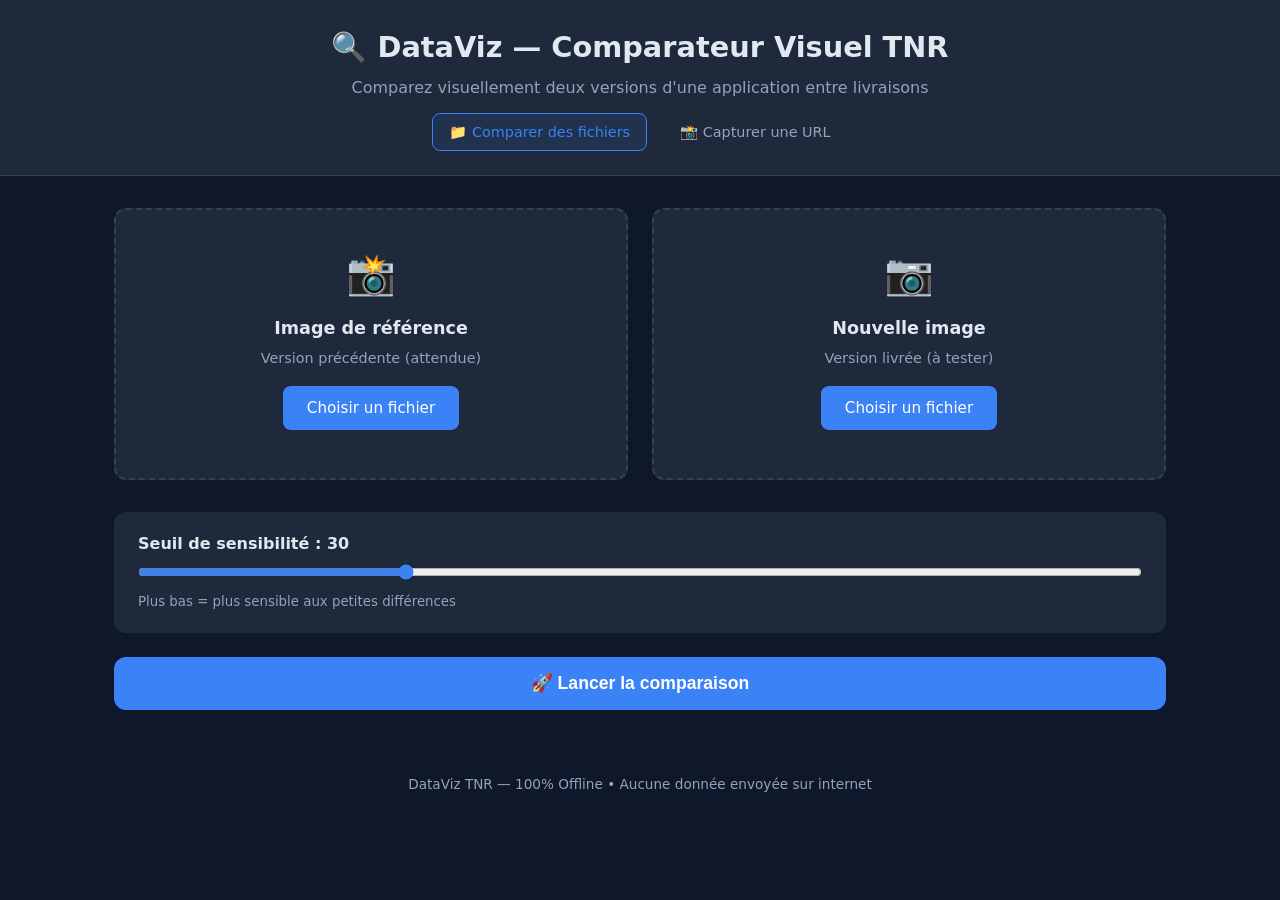
==== templates/index.html @ 79ea34c3 "feat: comparateur visuel TNR avec capture URL, analyse IA locale (Ollama/Pixtral) et résumé automati" ====
<!DOCTYPE html>
<html lang="fr">
<head>
    <meta charset="UTF-8">
    <meta name="viewport" content="width=device-width, initial-scale=1.0">
    <title>DataViz — Comparateur Visuel TNR</title>
    <link rel="stylesheet" href="/static/style.css">
</head>
<body>
    <header>
        <h1>🔍 DataViz — Comparateur Visuel TNR</h1>
        <p class="subtitle">Comparez visuellement deux versions d'une application entre livraisons</p>
        <nav class="nav-links">
            <a href="/" class="nav-link active">📁 Comparer des fichiers</a>
            <a href="/capture" class="nav-link">📸 Capturer une URL</a>
        </nav>
    </header>

    <main>
        <form action="/compare" method="post" enctype="multipart/form-data" id="compareForm">
            <div class="upload-zone">
                <div class="upload-card" id="refCard">
                    <div class="upload-icon">📸</div>
                    <h3>Image de référence</h3>
                    <p>Version précédente (attendue)</p>
                    <input type="file" name="image_ref" id="imageRef" accept="image/*" required>
                    <label for="imageRef" class="upload-btn">Choisir un fichier</label>
                    <div class="preview-container" id="refPreview"></div>
                </div>

                <div class="upload-card" id="newCard">
                    <div class="upload-icon">📷</div>
                    <h3>Nouvelle image</h3>
                    <p>Version livrée (à tester)</p>
                    <input type="file" name="image_new" id="imageNew" accept="image/*" required>
                    <label for="imageNew" class="upload-btn">Choisir un fichier</label>
                    <div class="preview-container" id="newPreview"></div>
                </div>
            </div>

            <div class="options">
                <label for="threshold">Seuil de sensibilité : <span id="thresholdValue">30</span></label>
                <input type="range" name="threshold" id="threshold" min="5" max="100" value="30">
                <small>Plus bas = plus sensible aux petites différences</small>
            </div>

            <button type="submit" class="compare-btn" id="submitBtn">
                🚀 Lancer la comparaison
            </button>
        </form>
    </main>

    <footer>
        <p>DataViz TNR — 100% Offline • Aucune donnée envoyée sur internet</p>
    </footer>

    <script>
        // Prévisualisation des images
        function setupPreview(inputId, previewId) {
            const input = document.getElementById(inputId);
            const preview = document.getElementById(previewId);
            input.addEventListener('change', function() {
                preview.innerHTML = '';
                if (this.files && this.files[0]) {
                    const img = document.createElement('img');
                    img.src = URL.createObjectURL(this.files[0]);
                    img.onload = () => URL.revokeObjectURL(img.src);
                    preview.appendChild(img);
                    // Afficher le nom du fichier
                    const name = document.createElement('span');
                    name.className = 'file-name';
                    name.textContent = this.files[0].name;
                    preview.appendChild(name);
                }
            });
        }
        setupPreview('imageRef', 'refPreview');
        setupPreview('imageNew', 'newPreview');

        // Slider seuil
        const threshold = document.getElementById('threshold');
        const thresholdValue = document.getElementById('thresholdValue');
        threshold.addEventListener('input', () => {
            thresholdValue.textContent = threshold.value;
        });

        // Loading state
        document.getElementById('compareForm').addEventListener('submit', function() {
            const btn = document.getElementById('submitBtn');
            btn.textContent = '⏳ Analyse en cours...';
            btn.disabled = true;
        });
    </script>
</body>
</html>
---- static/style.css ----
/* ============================================================
   DataViz TNR — Styles
   ============================================================ */

:root {
    --bg: #0f172a;
    --surface: #1e293b;
    --surface-hover: #334155;
    --border: #334155;
    --text: #e2e8f0;
    --text-muted: #94a3b8;
    --primary: #3b82f6;
    --primary-hover: #2563eb;
    --success: #22c55e;
    --warning: #f59e0b;
    --danger: #ef4444;
    --radius: 12px;
}

* { box-sizing: border-box; margin: 0; padding: 0; }

body {
    font-family: 'Segoe UI', system-ui, -apple-system, sans-serif;
    background: var(--bg);
    color: var(--text);
    min-height: 100vh;
    line-height: 1.6;
}

/* Header */
header {
    background: var(--surface);
    border-bottom: 1px solid var(--border);
    padding: 1.5rem 2rem;
    text-align: center;
}
header h1 { font-size: 1.8rem; font-weight: 700; }
.subtitle { color: var(--text-muted); margin-top: 0.3rem; }
.back-link {
    color: var(--primary);
    text-decoration: none;
    font-size: 0.95rem;
}
.back-link:hover { text-decoration: underline; }

/* Main */
main { max-width: 1100px; margin: 2rem auto; padding: 0 1.5rem; }

/* Upload zone */
.upload-zone {
    display: grid;
    grid-template-columns: 1fr 1fr;
    gap: 1.5rem;
    margin-bottom: 2rem;
}

.upload-card {
    background: var(--surface);
    border: 2px dashed var(--border);
    border-radius: var(--radius);
    padding: 2rem;
    text-align: center;
    transition: border-color 0.2s;
}
.upload-card:hover { border-color: var(--primary); }

.upload-icon { font-size: 2.5rem; margin-bottom: 0.5rem; }
.upload-card h3 { font-size: 1.1rem; margin-bottom: 0.3rem; }
.upload-card p { color: var(--text-muted); font-size: 0.9rem; margin-bottom: 1rem; }

.upload-card input[type="file"] {
    position: absolute;
    width: 1px; height: 1px;
    opacity: 0;
    overflow: hidden;
}

.upload-btn {
    display: inline-block;
    background: var(--primary);
    color: white;
    padding: 0.6rem 1.5rem;
    border-radius: 8px;
    cursor: pointer;
    font-size: 0.95rem;
    transition: background 0.2s;
}
.upload-btn:hover { background: var(--primary-hover); }

.preview-container {
    margin-top: 1rem;
}
.preview-container img {
    max-width: 100%;
    max-height: 200px;
    border-radius: 8px;
    border: 1px solid var(--border);
}
.file-name {
    display: block;
    color: var(--text-muted);
    font-size: 0.85rem;
    margin-top: 0.5rem;
}

/* Options */
.options {
    background: var(--surface);
    border-radius: var(--radius);
    padding: 1.2rem 1.5rem;
    margin-bottom: 1.5rem;
}
.options label { font-weight: 600; }
.options input[type="range"] {
    width: 100%;
    margin: 0.5rem 0;
    accent-color: var(--primary);
}
.options small { color: var(--text-muted); }

/* Compare button */
.compare-btn {
    display: block;
    width: 100%;
    background: var(--primary);
    color: white;
    border: none;
    padding: 1rem;
    border-radius: var(--radius);
    font-size: 1.1rem;
    font-weight: 600;
    cursor: pointer;
    transition: background 0.2s;
}
.compare-btn:hover { background: var(--primary-hover); }
.compare-btn:disabled {
    opacity: 0.6;
    cursor: not-allowed;
}

/* Metrics */
.metrics {
    display: grid;
    grid-template-columns: repeat(4, 1fr);
    gap: 1rem;
    margin-bottom: 1.5rem;
}
.metric-card {
    background: var(--surface);
    border-radius: var(--radius);
    padding: 1.2rem;
    text-align: center;
    border-left: 4px solid var(--border);
}
.metric-card.good { border-left-color: var(--success); }
.metric-card.warning { border-left-color: var(--warning); }
.metric-card.bad { border-left-color: var(--danger); }
.metric-card.neutral { border-left-color: var(--primary); }

.metric-value {
    font-size: 1.8rem;
    font-weight: 700;
    line-height: 1.2;
}
.metric-card.good .metric-value { color: var(--success); }
.metric-card.warning .metric-value { color: var(--warning); }
.metric-card.bad .metric-value { color: var(--danger); }
.metric-card.neutral .metric-value { color: var(--primary); }

.metric-label {
    color: var(--text-muted);
    font-size: 0.85rem;
    margin-top: 0.3rem;
}

/* Verdict */
.verdict {
    padding: 1rem 1.5rem;
    border-radius: var(--radius);
    font-size: 1.1rem;
    font-weight: 600;
    text-align: center;
    margin-bottom: 2rem;
}
.verdict-pass {
    background: rgba(34, 197, 94, 0.15);
    color: var(--success);
    border: 1px solid rgba(34, 197, 94, 0.3);
}
.verdict-fail {
    background: rgba(239, 68, 68, 0.15);
    color: var(--danger);
    border: 1px solid rgba(239, 68, 68, 0.3);
}

/* Result sections */
.result-section {
    background: var(--surface);
    border-radius: var(--radius);
    padding: 1.5rem;
    margin-bottom: 1.5rem;
}
.result-section h2 { font-size: 1.2rem; margin-bottom: 0.5rem; }
.section-desc { color: var(--text-muted); font-size: 0.9rem; margin-bottom: 1rem; }

.result-image { text-align: center; }
.result-image img {
    max-width: 100%;
    border-radius: 8px;
    border: 1px solid var(--border);
}

/* Side by side */
.side-by-side {
    display: grid;
    grid-template-columns: 1fr 1fr;
    gap: 1.5rem;
}
.side-by-side h3 {
    font-size: 0.95rem;
    color: var(--text-muted);
    margin-bottom: 0.5rem;
    text-align: center;
}
.side-by-side img {
    width: 100%;
    border-radius: 8px;
    border: 1px solid var(--border);
}

/* Slider Compare */
.slider-compare {
    user-select: none;
}
.slider-img-container {
    position: relative;
    overflow: hidden;
    border-radius: 8px;
    border: 1px solid var(--border);
    cursor: ew-resize;
}
.slider-img {
    width: 100%;
    display: block;
}
.slider-overlay {
    position: absolute;
    top: 0; left: 0;
    width: 100%; height: 100%;
    clip-path: inset(0 0 0 50%);
}
.slider-overlay img {
    width: 100%;
    height: 100%;
    object-fit: cover;
}
.slider-handle {
    position: absolute;
    top: 0;
    left: 50%;
    width: 4px;
    height: 100%;
    display: flex;
    align-items: center;
    justify-content: center;
    pointer-events: none;
    z-index: 10;
}
.slider-line {
    position: absolute;
    top: 0;
    width: 3px;
    height: 100%;
    background: white;
    box-shadow: 0 0 6px rgba(0,0,0,0.5);
}
.slider-grip {
    position: relative;
    background: white;
    color: #333;
    width: 36px;
    height: 36px;
    border-radius: 50%;
    display: flex;
    align-items: center;
    justify-content: center;
    font-size: 1rem;
    font-weight: 700;
    box-shadow: 0 2px 8px rgba(0,0,0,0.3);
}
.slider-labels {
    display: flex;
    justify-content: space-between;
    padding: 0.5rem 0;
    color: var(--text-muted);
    font-size: 0.85rem;
}

/* Footer */
footer {
    text-align: center;
    padding: 2rem;
    color: var(--text-muted);
    font-size: 0.85rem;
}

/* Navigation */
.nav-links {
    display: flex;
    justify-content: center;
    gap: 1rem;
    margin-top: 0.8rem;
}
.nav-link {
    color: var(--text-muted);
    text-decoration: none;
    padding: 0.4rem 1rem;
    border-radius: 8px;
    font-size: 0.9rem;
    transition: all 0.2s;
    border: 1px solid transparent;
}
.nav-link:hover {
    color: var(--text);
    background: var(--surface-hover);
}
.nav-link.active {
    color: var(--primary);
    border-color: var(--primary);
    background: rgba(59, 130, 246, 0.1);
}

/* Capture page */
.capture-card {
    background: var(--surface);
    border-radius: var(--radius);
    padding: 2rem;
    margin-bottom: 2rem;
}
.capture-input-group label {
    display: block;
    font-weight: 600;
    font-size: 1.1rem;
    margin-bottom: 0.8rem;
}
.url-input-row {
    display: flex;
    gap: 0.8rem;
    margin-bottom: 0.5rem;
}
.url-input {
    flex: 1;
    padding: 0.8rem 1rem;
    border-radius: 8px;
    border: 1px solid var(--border);
    background: var(--bg);
    color: var(--text);
    font-size: 1rem;
    outline: none;
    transition: border-color 0.2s;
}
.url-input:focus { border-color: var(--primary); }
.url-input::placeholder { color: var(--text-muted); }
.capture-btn {
    padding: 0.8rem 1.5rem;
    background: var(--success);
    color: white;
    border: none;
    border-radius: 8px;
    font-size: 1rem;
    font-weight: 600;
    cursor: pointer;
    white-space: nowrap;
    transition: background 0.2s;
}
.capture-btn:hover { background: #16a34a; }
.capture-btn:disabled { opacity: 0.6; cursor: not-allowed; }
.capture-input-group small { color: var(--text-muted); }

/* Info banner */
.info-banner {
    display: flex;
    gap: 1rem;
    align-items: flex-start;
    background: rgba(59, 130, 246, 0.1);
    border: 1px solid rgba(59, 130, 246, 0.3);
    border-radius: var(--radius);
    padding: 1.2rem;
    margin-bottom: 1.5rem;
}
.info-icon { font-size: 1.5rem; }
.capture-preview { margin-top: 0.8rem; }
.capture-preview img {
    max-width: 100%;
    max-height: 300px;
    border-radius: 8px;
    border: 1px solid var(--border);
}

/* How it works */
.how-it-works {
    background: var(--surface);
    border-radius: var(--radius);
    padding: 2rem;
}
.how-it-works h2 { margin-bottom: 1.5rem; }
.steps {
    display: grid;
    grid-template-columns: repeat(3, 1fr);
    gap: 1.5rem;
}
.step { text-align: center; }
.step-number {
    display: inline-flex;
    align-items: center;
    justify-content: center;
    width: 40px;
    height: 40px;
    border-radius: 50%;
    background: var(--primary);
    color: white;
    font-weight: 700;
    font-size: 1.1rem;
    margin-bottom: 0.8rem;
}
.step h3 { font-size: 1rem; margin-bottom: 0.4rem; }
.step p { color: var(--text-muted); font-size: 0.9rem; }

/* AI Analysis */
.ai-section { border-left: 4px solid var(--primary); }
.ai-analysis {
    background: var(--bg);
    border-radius: 8px;
    padding: 1.5rem;
    line-height: 1.8;
    font-size: 0.95rem;
    white-space: pre-wrap;
}

/* Text Summary */
.summary-section { border-left: 4px solid var(--warning); }
.text-summary {
    background: var(--bg);
    border-radius: 8px;
    padding: 1.5rem;
    line-height: 1.8;
    font-size: 0.95rem;
}
.text-summary p {
    margin-bottom: 0.5rem;
}
.summary-zone {
    padding: 0.6rem 1rem;
    border-radius: 8px;
    margin: 0.4rem 0;
    font-size: 0.93rem;
    border-left: 4px solid;
}
.zone-critique {
    background: rgba(239, 68, 68, 0.1);
    border-left-color: var(--danger);
}
.zone-majeur {
    background: rgba(245, 158, 11, 0.1);
    border-left-color: var(--warning);
}
.zone-mineur {
    background: rgba(234, 179, 8, 0.08);
    border-left-color: #eab308;
}
.zone-cosmetique {
    background: rgba(59, 130, 246, 0.08);
    border-left-color: var(--primary);
}
.summary-synthesis {
    margin-top: 0.8rem;
    padding-top: 0.8rem;
    border-top: 1px solid var(--border);
    font-weight: 600;
    color: var(--text-muted);
}

/* Source info */
.source-info {
    background: var(--surface);
    border-radius: var(--radius);
    padding: 0.8rem 1.2rem;
    margin-bottom: 1.5rem;
    font-size: 0.9rem;
    color: var(--text-muted);
}
.source-info code {
    background: var(--bg);
    padding: 0.2rem 0.5rem;
    border-radius: 4px;
    font-size: 0.85rem;
}

/* Responsive */
@media (max-width: 768px) {
    .upload-zone { grid-template-columns: 1fr; }
    .metrics { grid-template-columns: repeat(2, 1fr); }
    .side-by-side { grid-template-columns: 1fr; }
    .steps { grid-template-columns: 1fr; }
    .url-input-row { flex-direction: column; }
    .nav-links { flex-wrap: wrap; }
}
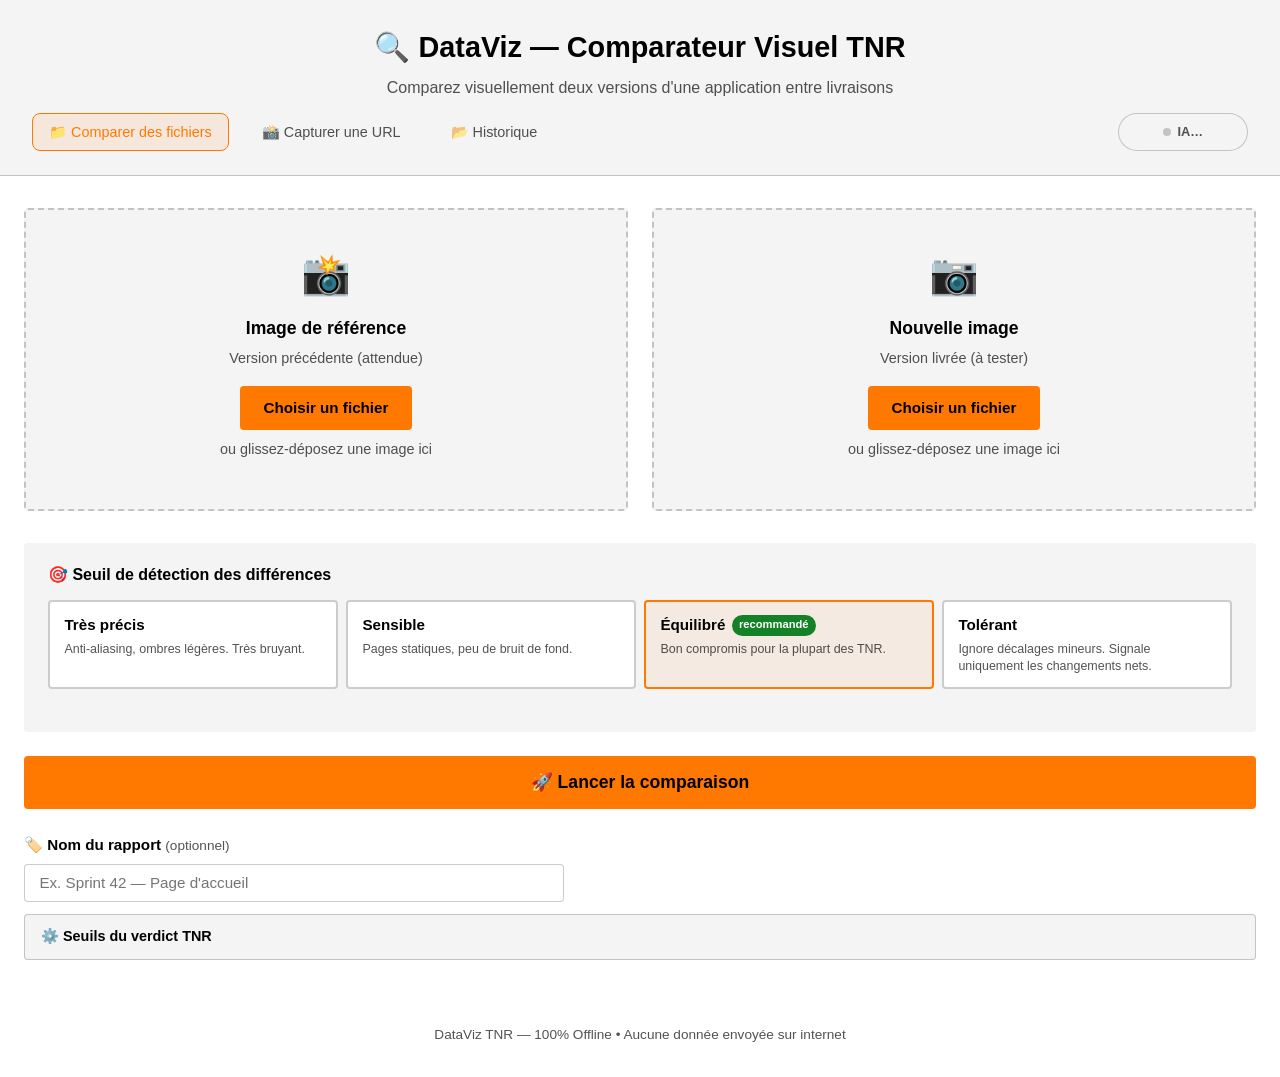
==== commit 5a1091ed: "feat: deploiement cle en main + analyse IA asynchrone - start.bat / start.ps1 : lanceur tout-en-un (" ====
--- a/templates/index.html
+++ b/templates/index.html
@@ -8,45 +8,101 @@
 </head>
 <body>
     <header>
-        <h1>🔍 DataViz — Comparateur Visuel TNR</h1>
+        <h1><span aria-hidden="true">🔍</span> DataViz — Comparateur Visuel TNR</h1>
         <p class="subtitle">Comparez visuellement deux versions d'une application entre livraisons</p>
-        <nav class="nav-links">
-            <a href="/" class="nav-link active">📁 Comparer des fichiers</a>
-            <a href="/capture" class="nav-link">📸 Capturer une URL</a>
+        <nav class="nav-links" aria-label="Navigation principale">
+            <a href="/" class="nav-link" aria-current="page"><span aria-hidden="true">📁</span> Comparer des fichiers</a>
+            <a href="/capture" class="nav-link"><span aria-hidden="true">📸</span> Capturer une URL</a>
+            <a href="/history" class="nav-link"><span aria-hidden="true">📂</span> Historique</a>
+            <span class="ai-status" id="aiStatus" role="status" aria-live="polite" aria-label="Statut de l'analyse IA">
+                <span class="ai-dot" aria-hidden="true"></span>
+                <span class="ai-label" id="aiLabel">IA…</span>
+            </span>
         </nav>
     </header>
 
     <main>
         <form action="/compare" method="post" enctype="multipart/form-data" id="compareForm">
             <div class="upload-zone">
-                <div class="upload-card" id="refCard">
-                    <div class="upload-icon">📸</div>
-                    <h3>Image de référence</h3>
+                <div class="upload-card" id="refCard" role="group" aria-labelledby="refTitle" ondragover="handleDragOver(event, this)" ondragleave="handleDragLeave(event, this)" ondrop="handleDrop(event, 'imageRef', 'refPreview', this)">
+                    <div class="upload-icon" aria-hidden="true">📸</div>
+                    <h3 id="refTitle">Image de référence</h3>
                     <p>Version précédente (attendue)</p>
-                    <input type="file" name="image_ref" id="imageRef" accept="image/*" required>
+                    <input type="file" name="image_ref" id="imageRef" accept="image/*" required aria-describedby="refHint">
                     <label for="imageRef" class="upload-btn">Choisir un fichier</label>
-                    <div class="preview-container" id="refPreview"></div>
+                    <p class="drop-hint" id="refHint">ou glissez-déposez une image ici</p>
+                    <div class="preview-container" id="refPreview" aria-live="polite" aria-label="Aperçu de l'image de référence"></div>
                 </div>
 
-                <div class="upload-card" id="newCard">
-                    <div class="upload-icon">📷</div>
-                    <h3>Nouvelle image</h3>
+                <div class="upload-card" id="newCard" role="group" aria-labelledby="newTitle" ondragover="handleDragOver(event, this)" ondragleave="handleDragLeave(event, this)" ondrop="handleDrop(event, 'imageNew', 'newPreview', this)">
+                    <div class="upload-icon" aria-hidden="true">📷</div>
+                    <h3 id="newTitle">Nouvelle image</h3>
                     <p>Version livrée (à tester)</p>
-                    <input type="file" name="image_new" id="imageNew" accept="image/*" required>
+                    <input type="file" name="image_new" id="imageNew" accept="image/*" required aria-describedby="newHint">
                     <label for="imageNew" class="upload-btn">Choisir un fichier</label>
-                    <div class="preview-container" id="newPreview"></div>
+                    <p class="drop-hint" id="newHint">ou glissez-déposez une image ici</p>
+                    <div class="preview-container" id="newPreview" aria-live="polite" aria-label="Aperçu de la nouvelle image"></div>
                 </div>
             </div>
 
             <div class="options">
-                <label for="threshold">Seuil de sensibilité : <span id="thresholdValue">30</span></label>
-                <input type="range" name="threshold" id="threshold" min="5" max="100" value="30">
-                <small>Plus bas = plus sensible aux petites différences</small>
+                <fieldset class="threshold-fieldset">
+                    <legend><span aria-hidden="true">🎯</span> Seuil de détection des différences</legend>
+                    <input type="hidden" name="threshold" id="thresholdValue" value="30">
+                    <div class="threshold-segment" role="radiogroup" aria-label="Niveau de sensibilité">
+                        <label class="seg-option" data-value="10">
+                            <input type="radio" name="_threshold_ui" value="10" class="sr-only">
+                            <span class="seg-label">Très précis</span>
+                            <span class="seg-desc">Anti-aliasing, ombres légères. Très bruyant.</span>
+                        </label>
+                        <label class="seg-option" data-value="20">
+                            <input type="radio" name="_threshold_ui" value="20" class="sr-only">
+                            <span class="seg-label">Sensible</span>
+                            <span class="seg-desc">Pages statiques, peu de bruit de fond.</span>
+                        </label>
+                        <label class="seg-option seg-default" data-value="30">
+                            <input type="radio" name="_threshold_ui" value="30" class="sr-only" checked>
+                            <span class="seg-label">Équilibré <span class="seg-recommended">recommandé</span></span>
+                            <span class="seg-desc">Bon compromis pour la plupart des TNR.</span>
+                        </label>
+                        <label class="seg-option" data-value="60">
+                            <input type="radio" name="_threshold_ui" value="60" class="sr-only">
+                            <span class="seg-label">Tolérant</span>
+                            <span class="seg-desc">Ignore décalages mineurs. Signale uniquement les changements nets.</span>
+                        </label>
+                    </div>
+                </fieldset>
             </div>
 
-            <button type="submit" class="compare-btn" id="submitBtn">
-                🚀 Lancer la comparaison
+            <button type="submit" class="compare-btn" id="submitBtn" aria-describedby="formStatus">
+                <span aria-hidden="true">🚀</span> Lancer la comparaison
             </button>
+            <p class="sr-only" id="formStatus" aria-live="polite"></p>
+
+            <div class="report-meta">
+                <div class="report-label-field">
+                    <label for="reportLabel"><span aria-hidden="true">🏷️</span> Nom du rapport <span class="optional">(optionnel)</span></label>
+                    <input type="text" name="label" id="reportLabel" placeholder="Ex. Sprint 42 — Page d'accueil" autocomplete="off" maxlength="100">
+                </div>
+                <details class="advanced-options">
+                    <summary><span aria-hidden="true">⚙️</span> Seuils du verdict TNR</summary>
+                    <div class="advanced-options-body">
+                        <p>Définissez les seuils qui déterminent si un rapport est <strong>TNR PASSÉ</strong> ou <strong>ÉCHOUÉ</strong>.</p>
+                        <div class="verdict-threshold-fields">
+                            <div class="verdict-threshold-field">
+                                <label for="thresholdSsim">SSIM minimum (%)</label>
+                                <input type="number" name="threshold_ssim" id="thresholdSsim" min="50" max="100" value="95" step="1">
+                                <span class="field-hint">95 recommandé</span>
+                            </div>
+                            <div class="verdict-threshold-field">
+                                <label for="thresholdPixels">Pixels différents max (%)</label>
+                                <input type="number" name="threshold_pixels" id="thresholdPixels" min="0.1" max="50" value="2" step="0.1">
+                                <span class="field-hint">2 recommandé</span>
+                            </div>
+                        </div>
+                    </div>
+                </details>
+            </div>
         </form>
     </main>
 
@@ -55,41 +111,116 @@
     </footer>
 
     <script>
-        // Prévisualisation des images
+        // Prévisualisation d'un fichier image
+        function showPreview(file, previewId) {
+            const preview = document.getElementById(previewId);
+            preview.innerHTML = '';
+            if (!file || !file.type.startsWith('image/')) return;
+            const img = document.createElement('img');
+            img.src = URL.createObjectURL(file);
+            img.onload = () => URL.revokeObjectURL(img.src);
+            preview.appendChild(img);
+            const name = document.createElement('span');
+            name.className = 'file-name';
+            name.textContent = file.name;
+            preview.appendChild(name);
+        }
+
+        // Prévisualisation via input file
         function setupPreview(inputId, previewId) {
             const input = document.getElementById(inputId);
-            const preview = document.getElementById(previewId);
             input.addEventListener('change', function() {
-                preview.innerHTML = '';
-                if (this.files && this.files[0]) {
-                    const img = document.createElement('img');
-                    img.src = URL.createObjectURL(this.files[0]);
-                    img.onload = () => URL.revokeObjectURL(img.src);
-                    preview.appendChild(img);
-                    // Afficher le nom du fichier
-                    const name = document.createElement('span');
-                    name.className = 'file-name';
-                    name.textContent = this.files[0].name;
-                    preview.appendChild(name);
-                }
+                if (this.files && this.files[0]) showPreview(this.files[0], previewId);
             });
         }
         setupPreview('imageRef', 'refPreview');
         setupPreview('imageNew', 'newPreview');
 
-        // Slider seuil
-        const threshold = document.getElementById('threshold');
-        const thresholdValue = document.getElementById('thresholdValue');
-        threshold.addEventListener('input', () => {
-            thresholdValue.textContent = threshold.value;
-        });
+        // Drag & Drop
+        function handleDragOver(e, card) {
+            e.preventDefault();
+            e.dataTransfer.dropEffect = 'copy';
+            card.classList.add('drag-over');
+        }
+        function handleDragLeave(e, card) {
+            if (!card.contains(e.relatedTarget)) card.classList.remove('drag-over');
+        }
+        function handleDrop(e, inputId, previewId, card) {
+            e.preventDefault();
+            card.classList.remove('drag-over');
+            const file = e.dataTransfer.files[0];
+            if (!file || !file.type.startsWith('image/')) {
+                card.classList.add('drag-error');
+                setTimeout(() => card.classList.remove('drag-error'), 1200);
+                return;
+            }
+            // Injecter le fichier dans l'input
+            const input = document.getElementById(inputId);
+            const dt = new DataTransfer();
+            dt.items.add(file);
+            input.files = dt.files;
+            showPreview(file, previewId);
+        }
+
+        // Sélecteur segmenté — synchronise l'input hidden avec le choix de l'utilisateur
+        (function () {
+            const hidden = document.getElementById('thresholdValue');
+            document.querySelectorAll('.seg-option').forEach(function (label) {
+                label.addEventListener('click', function () {
+                    document.querySelectorAll('.seg-option').forEach(l => l.classList.remove('selected'));
+                    this.classList.add('selected');
+                    hidden.value = this.dataset.value;
+                });
+            });
+            // Marquer l'option par défaut
+            const defaultOption = document.querySelector('.seg-option.seg-default');
+            if (defaultOption) defaultOption.classList.add('selected');
+        })();
 
         // Loading state
         document.getElementById('compareForm').addEventListener('submit', function() {
             const btn = document.getElementById('submitBtn');
-            btn.textContent = '⏳ Analyse en cours...';
+            btn.innerHTML = '<span aria-hidden="true">⏳</span> Analyse en cours...';
             btn.disabled = true;
+            btn.setAttribute('aria-busy', 'true');
+            document.getElementById('formStatus').textContent = 'Analyse en cours, veuillez patienter.';
         });
+    </script>
+    <script>
+        /* Indicateur statut IA -- polling toutes les 15s */
+        (function () {
+            const badge = document.getElementById('aiStatus');
+            const label = document.getElementById('aiLabel');
+            function check() {
+                fetch('/ai/status')
+                    .then(function (r) { return r.json(); })
+                    .then(function (d) {
+                        badge.classList.remove('ai-ok', 'ai-warn', 'ai-ko');
+                        if (d.connected && d.model_available) {
+                            badge.classList.add('ai-ok');
+                            label.textContent = 'IA connectée';
+                            badge.setAttribute('aria-label', 'Analyse IA disponible (' + d.model + ')');
+                        } else if (d.connected && !d.model_available) {
+                            badge.classList.add('ai-warn');
+                            label.textContent = 'Modèle absent';
+                            badge.setAttribute('aria-label', 'Ollama actif mais modèle ' + d.model + ' non téléchargé. Lancez : ollama pull ' + d.model);
+                        } else if (!d.connected && d.installed) {
+                            badge.classList.add('ai-ko');
+                            label.textContent = 'Ollama inactif';
+                            badge.setAttribute('aria-label', 'Ollama installé mais inactif — redémarrage en cours...');
+                        } else {
+                            label.textContent = 'IA non installée';
+                            badge.setAttribute('aria-label', 'Ollama non installé — lan\u00e7ez start.bat pour une installation automatique');
+                        }
+                    })
+                    .catch(function () {
+                        badge.classList.remove('ai-ok', 'ai-warn', 'ai-ko');
+                        label.textContent = 'IA…';
+                    });
+            }
+            check();
+            setInterval(check, 15000);
+        })();
     </script>
 </body>
 </html>
--- a/static/style.css
+++ b/static/style.css
@@ -1,26 +1,51 @@
 /* ============================================================
    DataViz TNR — Styles
+   Thème light conforme au branding Orange OUDS Web v1.1
+   Source : https://cdn.jsdelivr.net/npm/@ouds/web-orange@1.1.0/dist/css/ouds-web.min.css
    ============================================================ */
 
 :root {
-    --bg: #0f172a;
-    --surface: #1e293b;
-    --surface-hover: #334155;
-    --border: #334155;
-    --text: #e2e8f0;
-    --text-muted: #94a3b8;
-    --primary: #3b82f6;
-    --primary-hover: #2563eb;
-    --success: #22c55e;
-    --warning: #f59e0b;
-    --danger: #ef4444;
-    --radius: 12px;
+    /* --- Fond & surfaces (OUDS light) --- */
+    --bg: #ffffff;                        /* --bs-color-bg-primary */
+    --surface: #f4f4f4;                   /* --bs-color-bg-secondary */
+    --surface-hover: rgba(0, 0, 0, 0.08); /* --bs-color-action-support-hover */
+    --border: rgba(0, 0, 0, 0.2);         /* --bs-color-border-default */
+
+    /* --- Textes (OUDS light) --- */
+    --text: #000000;                      /* --bs-color-content-default */
+    --text-muted: rgba(0, 0, 0, 0.68);    /* --bs-color-content-muted */
+
+    /* --- Couleur brand Orange primaire --- */
+    /* Bouton : fond #ff7900 + texte #000 (contraste ~7:1, WCAG AA) */
+    --primary: #ff7900;                   /* --bs-color-surface-brand-primary */
+    --primary-hover: #f15e00;             /* --bs-color-action-pressed */
+    --primary-text: #000000;              /* --bs-color-content-on-brand-primary */
+
+    /* --- Statuts sémantiques OUDS light --- */
+    --success: #138126;                   /* --bs-color-surface-status-positive-emphasized */
+    --warning: #ffd000;                   /* --bs-color-surface-status-warning-emphasized */
+    --warning-text: #856a00;              /* --bs-color-content-status-warning (texte sur fond clair) */
+    --danger: #db0002;                    /* --bs-color-action-negative-enabled */
+
+    /* --- Géométrie (OUDS peu arrondi) --- */
+    --radius: 4px;
+}
+
+/* Classe de masquage accessible (visible par les lecteurs d'écran, invisible visuellement) */
+.sr-only {
+    position: absolute;
+    width: 1px; height: 1px;
+    padding: 0; margin: -1px;
+    overflow: hidden;
+    clip: rect(0,0,0,0);
+    white-space: nowrap;
+    border: 0;
 }
 
 * { box-sizing: border-box; margin: 0; padding: 0; }
 
 body {
-    font-family: 'Segoe UI', system-ui, -apple-system, sans-serif;
+    font-family: "Helvetica Neue", Helvetica, Arial, sans-serif;
     background: var(--bg);
     color: var(--text);
     min-height: 100vh;
@@ -44,7 +69,7 @@
 .back-link:hover { text-decoration: underline; }
 
 /* Main */
-main { max-width: 1100px; margin: 2rem auto; padding: 0 1.5rem; }
+main { max-width: 1440px; margin: 2rem auto; padding: 0 1.5rem; }
 
 /* Upload zone */
 .upload-zone {
@@ -63,10 +88,20 @@
     transition: border-color 0.2s;
 }
 .upload-card:hover { border-color: var(--primary); }
+.upload-card.drag-over {
+    border-color: var(--primary);
+    background: rgba(255, 121, 0, 0.08);
+    transform: scale(1.01);
+}
+.upload-card.drag-error {
+    border-color: var(--danger);
+    background: rgba(219, 0, 2, 0.06);
+}
 
 .upload-icon { font-size: 2.5rem; margin-bottom: 0.5rem; }
 .upload-card h3 { font-size: 1.1rem; margin-bottom: 0.3rem; }
 .upload-card p { color: var(--text-muted); font-size: 0.9rem; margin-bottom: 1rem; }
+.drop-hint { font-size: 0.8rem; color: var(--text-muted); margin-top: 0.5rem; margin-bottom: 0; }
 
 .upload-card input[type="file"] {
     position: absolute;
@@ -78,14 +113,23 @@
 .upload-btn {
     display: inline-block;
     background: var(--primary);
-    color: white;
+    color: var(--primary-text);
     padding: 0.6rem 1.5rem;
-    border-radius: 8px;
+    border-radius: var(--radius);
     cursor: pointer;
     font-size: 0.95rem;
+    font-weight: 700;
     transition: background 0.2s;
+    min-height: 44px;
+    display: inline-flex;
+    align-items: center;
 }
 .upload-btn:hover { background: var(--primary-hover); }
+.upload-btn:focus-visible {
+    outline: 2px solid var(--primary);
+    outline-offset: 2px;
+    background: var(--primary-hover);
+}
 
 .preview-container {
     margin-top: 1rem;
@@ -110,29 +154,126 @@
     padding: 1.2rem 1.5rem;
     margin-bottom: 1.5rem;
 }
-.options label { font-weight: 600; }
-.options input[type="range"] {
-    width: 100%;
-    margin: 0.5rem 0;
-    accent-color: var(--primary);
-}
-.options small { color: var(--text-muted); }
+/* Seuil de détection — sélecteur segmenté */
+.threshold-fieldset {
+    border: none;
+    padding: 0;
+    margin: 0 0 1.5rem;
+}
+.threshold-fieldset legend {
+    font-weight: 600;
+    font-size: 1rem;
+    margin-bottom: 0.75rem;
+}
+.threshold-segment {
+    display: grid;
+    grid-template-columns: repeat(4, 1fr);
+    gap: 0.5rem;
+}
+.seg-option {
+    display: flex;
+    flex-direction: column;
+    gap: 0.2rem;
+    padding: 0.7rem 0.9rem;
+    border: 2px solid var(--border);
+    border-radius: var(--radius);
+    cursor: pointer;
+    background: var(--bg);
+    transition: border-color 0.15s, background 0.15s;
+    min-height: 44px;
+}
+.seg-option:hover {
+    border-color: var(--primary);
+    background: rgba(255, 121, 0, 0.05);
+}
+.seg-option:has(input:checked),
+.seg-option.selected {
+    border-color: var(--primary);
+    background: rgba(255, 121, 0, 0.08);
+}
+.seg-option:focus-within {
+    outline: 2px solid var(--primary);
+    outline-offset: 2px;
+}
+.seg-label {
+    font-weight: 700;
+    font-size: 0.95rem;
+    display: flex;
+    align-items: center;
+    gap: 0.4rem;
+    flex-wrap: wrap;
+}
+.seg-desc {
+    font-size: 0.78rem;
+    color: var(--text-muted);
+    line-height: 1.4;
+}
+.seg-recommended {
+    font-size: 0.7rem;
+    font-weight: 600;
+    background: var(--success);
+    color: #fff;
+    padding: 0.1rem 0.45rem;
+    border-radius: 20px;
+    white-space: nowrap;
+}
+
+/* Indicateur statut IA --------------------------------------------------- */
+.ai-status {
+    display: inline-flex;
+    align-items: center;
+    gap: 0.4rem;
+    margin-left: auto;
+    padding: 0.3rem 0.75rem;
+    border-radius: 20px;
+    border: 1px solid var(--border);
+    background: var(--surface);
+    font-size: 0.8rem;
+    font-weight: 600;
+    color: var(--text-muted);
+    cursor: default;
+    user-select: none;
+    min-width: 130px;
+    justify-content: center;
+}
+.ai-dot {
+    width: 8px;
+    height: 8px;
+    border-radius: 50%;
+    background: var(--border);
+    flex-shrink: 0;
+    transition: background 0.3s;
+}
+.ai-status.ai-ok .ai-dot   { background: var(--success); }
+.ai-status.ai-ok            { border-color: var(--success); color: var(--success); }
+.ai-status.ai-warn .ai-dot { background: var(--warning); }
+.ai-status.ai-warn          { border-color: var(--warning); color: var(--warning-text); }
+.ai-status.ai-ko .ai-dot   { background: var(--danger); }
+.ai-status.ai-ko            { border-color: var(--danger); color: var(--danger); }
+@media (max-width: 640px) {
+    .threshold-segment { grid-template-columns: repeat(2, 1fr); }
+}
 
 /* Compare button */
 .compare-btn {
     display: block;
     width: 100%;
     background: var(--primary);
-    color: white;
+    color: var(--primary-text);
     border: none;
     padding: 1rem;
     border-radius: var(--radius);
     font-size: 1.1rem;
-    font-weight: 600;
+    font-weight: 700;
     cursor: pointer;
     transition: background 0.2s;
+    min-height: 44px;
 }
 .compare-btn:hover { background: var(--primary-hover); }
+.compare-btn:focus-visible {
+    outline: 2px solid var(--primary);
+    outline-offset: 2px;
+}
 .compare-btn:disabled {
     opacity: 0.6;
     cursor: not-allowed;
@@ -163,7 +304,7 @@
     line-height: 1.2;
 }
 .metric-card.good .metric-value { color: var(--success); }
-.metric-card.warning .metric-value { color: var(--warning); }
+.metric-card.warning .metric-value { color: var(--warning-text); } /* #856a00 — contraste sur fond clair */
 .metric-card.bad .metric-value { color: var(--danger); }
 .metric-card.neutral .metric-value { color: var(--primary); }
 
@@ -183,14 +324,14 @@
     margin-bottom: 2rem;
 }
 .verdict-pass {
-    background: rgba(34, 197, 94, 0.15);
+    background: rgba(19, 129, 38, 0.08);  /* --bs-color-surface-status-positive-muted */
     color: var(--success);
-    border: 1px solid rgba(34, 197, 94, 0.3);
+    border: 1px solid rgba(19, 129, 38, 0.3);
 }
 .verdict-fail {
-    background: rgba(239, 68, 68, 0.15);
+    background: rgba(219, 0, 2, 0.07);    /* --bs-color-surface-status-negative-muted */
     color: var(--danger);
-    border: 1px solid rgba(239, 68, 68, 0.3);
+    border: 1px solid rgba(219, 0, 2, 0.2);
 }
 
 /* Result sections */
@@ -296,6 +437,87 @@
     font-size: 0.85rem;
 }
 
+/* Tooltips accessibles sur les métriques */
+.metric-card.has-tooltip { position: relative; cursor: default; }
+.metric-tooltip {
+    display: none;
+    position: absolute;
+    bottom: calc(100% + 8px);
+    left: 50%;
+    transform: translateX(-50%);
+    background: #272727;  /* --bs-color-overlay-tooltip */
+    color: #ffffff;
+    border: 1px solid rgba(255, 255, 255, 0.12);
+    border-radius: 8px;
+    padding: 0.6rem 0.9rem;
+    font-size: 0.8rem;
+    line-height: 1.5;
+    width: 220px;
+    z-index: 100;
+    box-shadow: 0 4px 16px rgba(0,0,0,0.24);
+    pointer-events: none;
+}
+.metric-tooltip::after {
+    content: '';
+    position: absolute;
+    top: 100%;
+    left: 50%;
+    transform: translateX(-50%);
+    border: 6px solid transparent;
+    border-top-color: #272727;
+}
+/* Afficher le tooltip au focus clavier ou au survol --
+   chaque .metric-card[aria-describedby] pointe vers l'id du tooltip */
+.metric-card.has-tooltip:hover [role="tooltip"],
+.metric-card.has-tooltip:focus-visible [role="tooltip"],
+.metric-card.has-tooltip:focus [role="tooltip"] { display: block; }
+.metric-card:focus-visible {
+    outline: 2px solid var(--primary);
+    outline-offset: 2px;
+    border-radius: var(--radius);
+}
+.tooltip-trigger { font-size: 0.75rem; opacity: 0.6; margin-left: 2px; }
+
+/* Légende de sévérité */
+.severity-legend {
+    margin: 0.8rem 0 1rem;
+    border: 1px solid var(--border);
+    border-radius: 8px;
+    overflow: hidden;
+}
+.severity-legend summary {
+    padding: 0.6rem 1rem;
+    cursor: pointer;
+    font-size: 0.88rem;
+    color: var(--text-muted);
+    user-select: none;
+}
+.severity-legend summary:hover { color: var(--text); }
+.severity-legend-body {
+    padding: 1rem;
+    border-top: 1px solid var(--border);
+    font-size: 0.85rem;
+    overflow-x: auto;  /* évite le débordement dans la colonne gauche étroite */
+}
+.severity-legend-body p { margin-bottom: 0.8rem; }
+.severity-table {
+    min-width: 480px;  /* largeur minimale pour que les colonnes restent lisibles */
+    border-collapse: collapse;
+    margin-bottom: 0.8rem;
+    font-size: 0.82rem;
+}
+.severity-table th, .severity-table td {
+    padding: 0.4rem 0.7rem;
+    border: 1px solid var(--border);
+    text-align: left;
+}
+.severity-table th { background: var(--surface-hover); font-weight: 600; }
+.row-critique   td:first-child { color: var(--danger); }
+.row-majeur     td:first-child { color: var(--primary); }
+.row-mineur     td:first-child { color: var(--warning-text); }  /* #856a00 — lisible sur fond clair */
+.row-cosmetique td:first-child { color: #0073b2; }             /* --bs-color-content-status-info */
+.legend-note { color: var(--text-muted); font-size: 0.8rem; margin: 0; }
+
 /* Footer */
 footer {
     text-align: center;
@@ -324,10 +546,15 @@
     color: var(--text);
     background: var(--surface-hover);
 }
-.nav-link.active {
+.nav-link.active,
+.nav-link[aria-current="page"] {
     color: var(--primary);
     border-color: var(--primary);
-    background: rgba(59, 130, 246, 0.1);
+    background: rgba(255, 121, 0, 0.1);
+}
+.nav-link:focus-visible {
+    outline: 2px solid var(--primary);
+    outline-offset: 2px;
 }
 
 /* Capture page */
@@ -382,8 +609,8 @@
     display: flex;
     gap: 1rem;
     align-items: flex-start;
-    background: rgba(59, 130, 246, 0.1);
-    border: 1px solid rgba(59, 130, 246, 0.3);
+    background: rgba(0, 115, 178, 0.08);   /* --bs-color-surface-status-info-muted */
+    border: 1px solid #0073b2;              /* --bs-color-border-status-info */
     border-radius: var(--radius);
     padding: 1.2rem;
     margin-bottom: 1.5rem;
@@ -418,7 +645,7 @@
     height: 40px;
     border-radius: 50%;
     background: var(--primary);
-    color: white;
+    color: var(--primary-text);  /* #000 — OUDS content-on-brand-primary */
     font-weight: 700;
     font-size: 1.1rem;
     margin-bottom: 0.8rem;
@@ -428,6 +655,18 @@
 
 /* AI Analysis */
 .ai-section { border-left: 4px solid var(--primary); }
+
+.ai-spinner {
+    display: inline-block;
+    width: 20px;
+    height: 20px;
+    border: 3px solid var(--border);
+    border-top-color: var(--primary);
+    border-radius: 50%;
+    animation: ai-spin .8s linear infinite;
+    flex-shrink: 0;
+}
+@keyframes ai-spin { to { transform: rotate(360deg); } }
 .ai-analysis {
     background: var(--bg);
     border-radius: 8px;
@@ -457,20 +696,20 @@
     border-left: 4px solid;
 }
 .zone-critique {
-    background: rgba(239, 68, 68, 0.1);
+    background: rgba(219, 0, 2, 0.07);    /* --bs-color-surface-status-negative-muted */
     border-left-color: var(--danger);
 }
 .zone-majeur {
-    background: rgba(245, 158, 11, 0.1);
+    background: rgba(255, 121, 0, 0.08);  /* --bs-color-surface-status-accent-muted */
+    border-left-color: var(--primary);
+}
+.zone-mineur {
+    background: rgba(255, 208, 0, 0.12);  /* --bs-color-surface-status-warning-muted */
     border-left-color: var(--warning);
 }
-.zone-mineur {
-    background: rgba(234, 179, 8, 0.08);
-    border-left-color: #eab308;
-}
 .zone-cosmetique {
-    background: rgba(59, 130, 246, 0.08);
-    border-left-color: var(--primary);
+    background: rgba(0, 115, 178, 0.07);  /* --bs-color-surface-status-info-muted */
+    border-left-color: #0073b2;           /* --bs-color-content-status-info */
 }
 .summary-synthesis {
     margin-top: 0.8rem;
@@ -479,6 +718,118 @@
     font-weight: 600;
     color: var(--text-muted);
 }
+
+/* Numéro de zone dans les items du résumé */
+.summary-zone {
+    display: flex;
+    align-items: center;
+    gap: 0.5rem;
+    transition: filter 0.15s ease;
+    cursor: default;
+}
+.summary-zone.zone-highlighted { filter: brightness(0.88); } /* assombrir légèrement en light mode */
+.zone-num-badge {
+    display: inline-flex;
+    align-items: center;
+    justify-content: center;
+    width: 22px;
+    height: 22px;
+    min-width: 22px;
+    border-radius: 4px;
+    font-size: 0.75rem;
+    font-weight: 700;
+    flex-shrink: 0;
+}
+.zone-critique   .zone-num-badge { background: var(--danger);  color: #fff; }
+.zone-majeur     .zone-num-badge { background: var(--primary); color: #000; }
+.zone-mineur     .zone-num-badge { background: var(--warning); color: #000; }
+.zone-cosmetique .zone-num-badge { background: #0073b2;        color: #fff; } /* --bs-color-content-status-info */
+
+/* Badges sévérité inline (description de section) */
+.badge-sev {
+    display: inline-block;
+    padding: 1px 7px;
+    border-radius: 3px;
+    font-size: 0.78rem;
+    font-weight: 600;
+    margin: 0 2px;
+    vertical-align: middle;
+}
+.sev-critique   { background: var(--danger);  color: #fff; }
+.sev-majeur     { background: var(--primary); color: #000; }
+.sev-mineur     { background: var(--warning); color: #000; }
+.sev-cosmetique { background: #0073b2;        color: #fff; } /* --bs-color-content-status-info */
+
+/* Figure de contour avec overlay SVG interactif */
+.contour-figure {
+    position: relative;
+    display: inline-block;
+    max-width: 100%;
+    line-height: 0;
+}
+.contour-figure img { display: block; max-width: 100%; height: auto; }
+.contour-overlay {
+    position: absolute;
+    top: 0; left: 0;
+    width: 100%; height: 100%;
+    pointer-events: none;
+}
+/* Hit areas transparentes (réception des événements souris) */
+.zone-hit {
+    fill: transparent;
+    stroke: none;
+    pointer-events: all;
+    cursor: pointer;
+    transition: fill 0.15s ease;
+}
+.zone-hit-critique:hover,   .zone-hit-critique.zone-highlighted   { fill: rgba(219, 0, 2, 0.25); }
+.zone-hit-majeur:hover,     .zone-hit-majeur.zone-highlighted     { fill: rgba(255, 121, 0, 0.25); }
+.zone-hit-mineur:hover,     .zone-hit-mineur.zone-highlighted     { fill: rgba(255, 208, 0, 0.3); }
+.zone-hit-cosmetique:hover, .zone-hit-cosmetique.zone-highlighted { fill: rgba(0, 115, 178, 0.25); }
+/* Badges numérotés SVG */
+.zone-badge-svg { pointer-events: none; }
+.zone-badge-svg text { fill: #fff; font-weight: 700; }
+.zone-badge-critique   rect { fill: #db0002; } /* --bs-color-action-negative-enabled */
+.zone-badge-majeur     rect { fill: #ff7900; } /* --bs-color-surface-brand-primary */
+.zone-badge-mineur     rect { fill: #ffd000; } /* --bs-color-surface-status-warning-emphasized */
+.zone-badge-cosmetique rect { fill: #0073b2; } /* --bs-color-content-status-info */
+.zone-badge-mineur text,
+.zone-badge-majeur text { fill: #000; }
+
+/* Tooltip flottant zones SVG */
+.zone-tooltip {
+    position: fixed;
+    z-index: 9999;
+    background: var(--surface);
+    border: 1px solid var(--border);
+    border-left: 3px solid var(--primary);
+    border-radius: var(--radius);
+    padding: 0.7rem 1rem;
+    max-width: 280px;
+    font-size: 0.82rem;
+    color: var(--text);
+    box-shadow: 0 4px 20px rgba(0,0,0,0.55);
+    pointer-events: none;
+    opacity: 0;
+    display: none;
+    line-height: 1.6;
+}
+.zone-tooltip.visible { display: block; opacity: 1; }
+.zt-title { font-weight: 700; font-size: 0.88rem; margin-bottom: 0.35rem; }
+.zt-row { margin: 0.1rem 0; }
+.zt-ico { margin-right: 0.3rem; }
+.zt-criteria { color: var(--text-muted); font-size: 0.78rem; margin-top: 0.25rem; padding-top: 0.25rem; border-top: 1px solid var(--border); }
+
+.contour-download {
+    text-align: center;
+    margin-top: 0.6rem;
+    font-size: 0.85rem;
+}
+.contour-download a {
+    color: var(--primary);
+    text-decoration: none;
+}
+.contour-download a:hover { text-decoration: underline; }
 
 /* Source info */
 .source-info {
@@ -494,6 +845,41 @@
     padding: 0.2rem 0.5rem;
     border-radius: 4px;
     font-size: 0.85rem;
+}
+
+/* Layout split-view : résumé + image annotée côte à côte */
+.diff-split-view {
+    display: grid;
+    grid-template-columns: minmax(420px, 1fr) minmax(0, 1.8fr);
+    gap: 1.5rem;
+    margin-bottom: 1.5rem;
+    align-items: start;
+}
+.diff-no-split {
+    grid-template-columns: 1fr;
+}
+.diff-split-image {
+    position: sticky;
+    top: 1rem;
+}
+/* Supprimer le margin-bottom des sections dans le split */
+.diff-split-view .result-section {
+    margin-bottom: 0;
+}
+/* L'image doit remplir tout l'espace disponible dans la colonne droite */
+.diff-split-image .result-image {
+    text-align: left;
+}
+.diff-split-image .contour-figure {
+    display: block;
+    width: 100%;
+    max-width: 100%;
+}
+.diff-split-image .contour-figure img {
+    width: 100%;
+    height: auto;
+    max-height: 75vh;    /* éviter que l'image déborde la hauteur visible */
+    object-fit: contain;
 }
 
 /* Responsive */
@@ -504,4 +890,327 @@
     .steps { grid-template-columns: 1fr; }
     .url-input-row { flex-direction: column; }
     .nav-links { flex-wrap: wrap; }
-}
+    .diff-split-view { grid-template-columns: 1fr; }
+    .diff-split-image { position: static; }
+    .verdict-thresholds { display: block; font-size: 0.8rem; }
+}
+
+/* ============================================================
+   Nom du rapport & options avancées
+   ============================================================ */
+.report-meta {
+    margin-top: 1.5rem;
+    display: flex;
+    flex-direction: column;
+    gap: 0.75rem;
+}
+.report-label-field {
+    display: flex;
+    flex-direction: column;
+    gap: 0.4rem;
+}
+.report-label-field label {
+    font-weight: 600;
+    font-size: 0.95rem;
+}
+.optional {
+    font-weight: 400;
+    color: var(--text-muted);
+    font-size: 0.85rem;
+}
+.report-label-field input[type="text"] {
+    padding: 0.6rem 0.9rem;
+    border: 1px solid var(--border);
+    border-radius: var(--radius);
+    font-size: 0.95rem;
+    background: var(--bg);
+    color: var(--text);
+    width: 100%;
+    max-width: 540px;
+    box-sizing: border-box;
+}
+.report-label-field input[type="text"]:focus {
+    outline: 2px solid var(--primary);
+    outline-offset: 2px;
+}
+
+.advanced-options {
+    border: 1px solid var(--border);
+    border-radius: var(--radius);
+    overflow: hidden;
+    background: var(--surface);
+}
+.advanced-options summary {
+    padding: 0.65rem 1rem;
+    cursor: pointer;
+    font-weight: 600;
+    font-size: 0.9rem;
+    user-select: none;
+    list-style: none;
+}
+.advanced-options summary:focus-visible {
+    outline: 2px solid var(--primary);
+    outline-offset: 2px;
+}
+.advanced-options-body {
+    padding: 1rem;
+    border-top: 1px solid var(--border);
+}
+.advanced-options-body p {
+    margin: 0 0 0.75rem;
+    font-size: 0.9rem;
+    color: var(--text-muted);
+}
+.verdict-threshold-fields {
+    display: flex;
+    gap: 1rem;
+    flex-wrap: wrap;
+}
+.verdict-threshold-field {
+    display: flex;
+    flex-direction: column;
+    gap: 0.3rem;
+}
+.verdict-threshold-field label {
+    font-size: 0.85rem;
+    font-weight: 600;
+}
+.verdict-threshold-field input[type="number"] {
+    padding: 0.5rem 0.75rem;
+    border: 1px solid var(--border);
+    border-radius: var(--radius);
+    font-size: 0.95rem;
+    background: var(--bg);
+    color: var(--text);
+    width: 120px;
+}
+.verdict-threshold-field input[type="number"]:focus {
+    outline: 2px solid var(--primary);
+    outline-offset: 2px;
+}
+.field-hint {
+    font-size: 0.78rem;
+    color: var(--text-muted);
+}
+
+/* Seuils affichés dans le verdict */
+.verdict-thresholds {
+    font-size: 0.85rem;
+    opacity: 0.8;
+    margin-left: 0.5rem;
+}
+
+/* ============================================================
+   Bannières résultats (historique, label, ref date)
+   ============================================================ */
+.history-banner {
+    background: rgba(0, 115, 178, 0.08);
+    border: 1px solid #0073b2;
+    border-radius: var(--radius);
+    padding: 0.65rem 1rem;
+    color: #0073b2;
+    font-size: 0.9rem;
+    margin-bottom: 1rem;
+}
+.history-banner a {
+    color: #0073b2;
+    font-weight: 600;
+}
+.report-label-display {
+    background: var(--surface);
+    border-left: 3px solid var(--primary);
+    padding: 0.6rem 1rem;
+    border-radius: 0 var(--radius) var(--radius) 0;
+    font-size: 1rem;
+    margin-bottom: 1rem;
+    color: var(--text);
+}
+.ref-date-info {
+    color: var(--text-muted);
+    font-size: 0.9rem;
+}
+
+/* Bannière référence URL */
+.ref-info-banner {
+    margin-top: 0.5rem;
+    padding: 0.6rem 0.9rem;
+    border-radius: var(--radius);
+    font-size: 0.88rem;
+    border: 1px solid;
+}
+.ref-info-has-ref {
+    background: rgba(19, 129, 38, 0.08);
+    border-color: var(--success);
+    color: var(--success);
+}
+.ref-info-no-ref {
+    background: rgba(0, 115, 178, 0.08);
+    border-color: #0073b2;
+    color: #0073b2;
+}
+
+/* ============================================================
+   Page Historique
+   ============================================================ */
+.history-toolbar {
+    display: flex;
+    align-items: center;
+    justify-content: space-between;
+    gap: 1rem;
+    margin-bottom: 1.5rem;
+    flex-wrap: wrap;
+}
+.history-count {
+    font-size: 0.9rem;
+    color: var(--text-muted);
+    margin: 0;
+}
+.history-filter input[type="search"] {
+    padding: 0.55rem 1rem;
+    border: 1px solid var(--border);
+    border-radius: var(--radius);
+    font-size: 0.9rem;
+    background: var(--bg);
+    color: var(--text);
+    width: 280px;
+    max-width: 100%;
+}
+.history-filter input[type="search"]:focus {
+    outline: 2px solid var(--primary);
+    outline-offset: 2px;
+}
+
+.history-list {
+    list-style: none;
+    padding: 0;
+    margin: 0;
+    display: flex;
+    flex-direction: column;
+    gap: 1rem;
+}
+.history-item {
+    background: var(--surface);
+    border: 1px solid var(--border);
+    border-radius: var(--radius);
+    padding: 1rem 1.25rem;
+    border-left: 4px solid var(--border);
+}
+.history-pass { border-left-color: var(--success); }
+.history-fail { border-left-color: var(--danger); }
+
+.history-item-header {
+    display: flex;
+    align-items: flex-start;
+    justify-content: space-between;
+    gap: 1rem;
+    flex-wrap: wrap;
+    margin-bottom: 0.6rem;
+}
+.history-item-title {
+    display: flex;
+    align-items: center;
+    gap: 0.6rem;
+    flex-wrap: wrap;
+}
+.history-verdict-badge {
+    font-size: 0.78rem;
+    font-weight: 700;
+    padding: 0.2rem 0.55rem;
+    border-radius: 2px;
+    white-space: nowrap;
+}
+.badge-pass { background: var(--success); color: #fff; }
+.badge-fail { background: var(--danger); color: #fff; }
+.history-label {
+    font-weight: 600;
+    font-size: 1rem;
+}
+.no-label { font-weight: 400; color: var(--text-muted); }
+.history-item-meta {
+    display: flex;
+    gap: 0.75rem;
+    font-size: 0.82rem;
+    color: var(--text-muted);
+    flex-wrap: wrap;
+    white-space: nowrap;
+}
+
+.history-item-metrics {
+    display: flex;
+    gap: 0.5rem;
+    flex-wrap: wrap;
+    margin-bottom: 0.75rem;
+}
+.history-metric {
+    font-size: 0.8rem;
+    padding: 0.2rem 0.6rem;
+    border-radius: 2px;
+    font-weight: 600;
+    white-space: nowrap;
+}
+.hm-good { background: rgba(19, 129, 38, 0.12); color: var(--success); }
+.hm-warn { background: rgba(133, 106, 0, 0.12); color: var(--warning-text); }
+.hm-bad  { background: rgba(219, 0, 2, 0.12); color: var(--danger); }
+.hm-neutral { background: var(--surface-hover); color: var(--text-muted); font-weight: 400; }
+.history-url { max-width: 400px; overflow: hidden; text-overflow: ellipsis; }
+
+.history-item-thumb {
+    display: flex;
+    gap: 0.5rem;
+    margin-bottom: 0.75rem;
+}
+.history-item-thumb img {
+    height: 80px;
+    width: auto;
+    border-radius: var(--radius);
+    border: 1px solid var(--border);
+    object-fit: cover;
+}
+
+.history-item-actions {
+    display: flex;
+    gap: 0.5rem;
+}
+.btn-open-report {
+    display: inline-flex;
+    align-items: center;
+    gap: 0.4rem;
+    background: var(--primary);
+    color: var(--primary-text);
+    font-weight: 700;
+    padding: 0.5rem 1.1rem;
+    border-radius: var(--radius);
+    text-decoration: none;
+    font-size: 0.9rem;
+    border: none;
+    cursor: pointer;
+    min-height: 44px;
+    transition: background 0.2s;
+}
+.btn-open-report:hover { background: var(--primary-hover); }
+.btn-open-report:focus-visible {
+    outline: 2px solid var(--primary);
+    outline-offset: 2px;
+}
+
+.history-empty {
+    text-align: center;
+    padding: 4rem 2rem;
+    color: var(--text-muted);
+}
+.history-empty-icon { font-size: 3.5rem; margin-bottom: 1rem; }
+.history-empty h2 { color: var(--text); margin-bottom: 0.5rem; }
+.history-empty-actions {
+    display: flex;
+    gap: 1rem;
+    justify-content: center;
+    margin-top: 1.5rem;
+    flex-wrap: wrap;
+}
+.btn-secondary {
+    background: var(--surface);
+    color: var(--text);
+    border: 1px solid var(--border);
+}
+.btn-secondary:hover { background: var(--surface-hover); }
+
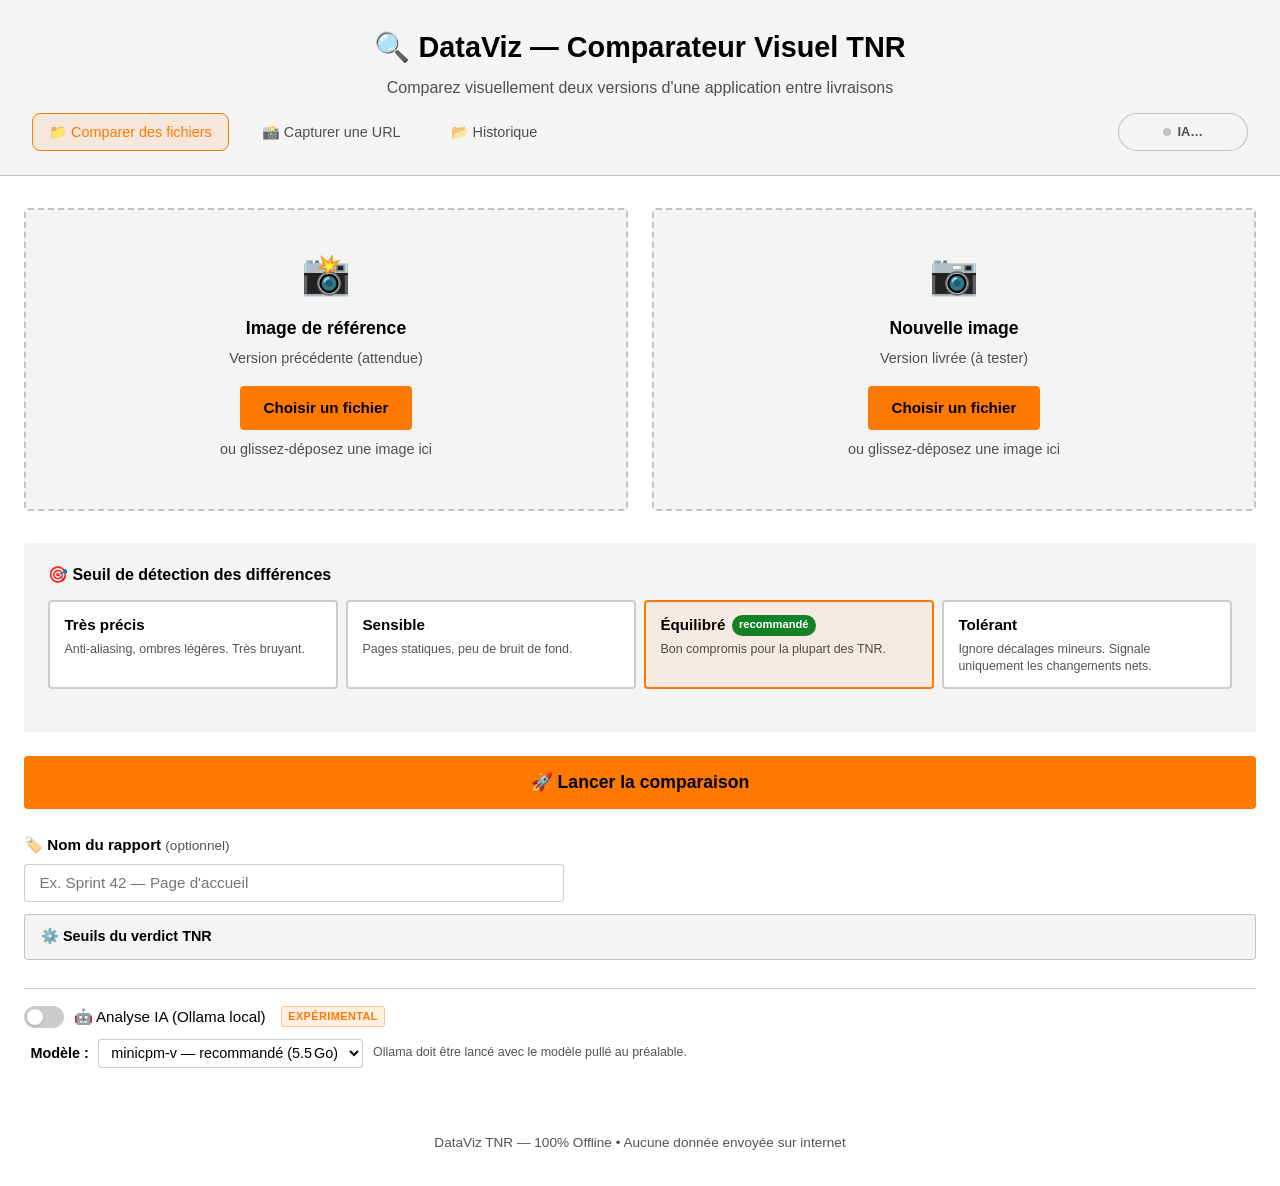
==== commit 997bcd48: "feat: toggle IA + choix modele + gestion erreur + uninstall + build_zip - UI: toggle ON/OFF analyse " ====
--- a/templates/index.html
+++ b/templates/index.html
@@ -102,6 +102,27 @@
                         </div>
                     </div>
                 </details>
+
+                <div class="ai-options-row">
+                    <label class="ai-toggle-label" for="useAi">
+                        <span class="ai-toggle-switch">
+                            <input type="checkbox" name="use_ai" id="useAi" value="true" role="switch" aria-checked="false">
+                            <span class="ai-toggle-track" aria-hidden="true"></span>
+                        </span>
+                        <span><span aria-hidden="true">🤖</span> Analyse IA (Ollama local)</span>
+                        <span class="badge-experimental">expérimental</span>
+                    </label>
+                    <div class="ai-model-row" id="aiModelRow" hidden>
+                        <label for="aiModelSelect">Modèle&nbsp;:</label>
+                        <select name="ai_model" id="aiModelSelect" aria-describedby="aiModelHint">
+                            <option value="minicpm-v" selected>minicpm-v &mdash; recommandé (5.5 Go)</option>
+                            <option value="qwen2.5vl:7b">qwen2.5vl:7b &mdash; très bon (6 Go)</option>
+                            <option value="llava:13b">llava:13b &mdash; robuste (8 Go)</option>
+                            <option value="llava">llava:7b &mdash; léger (4 Go)</option>
+                        </select>
+                        <small id="aiModelHint">Ollama doit être lancé avec le modèle pullé au préalable.</small>
+                    </div>
+                </div>
             </div>
         </form>
     </main>
@@ -175,6 +196,18 @@
             // Marquer l'option par défaut
             const defaultOption = document.querySelector('.seg-option.seg-default');
             if (defaultOption) defaultOption.classList.add('selected');
+        })();
+
+        // Toggle IA — affiche/masque le sélecteur de modèle
+        (function () {
+            var cb = document.getElementById('useAi');
+            var row = document.getElementById('aiModelRow');
+            function syncToggle() {
+                row.hidden = !cb.checked;
+                cb.setAttribute('aria-checked', cb.checked ? 'true' : 'false');
+            }
+            cb.addEventListener('change', syncToggle);
+            syncToggle(); // état initial
         })();
 
         // Loading state
--- a/static/style.css
+++ b/static/style.css
@@ -676,6 +676,108 @@
     white-space: pre-wrap;
 }
 
+/* Badge "expérimental" */
+.badge-experimental {
+    display: inline-block;
+    font-size: 0.68rem;
+    font-weight: 600;
+    text-transform: uppercase;
+    letter-spacing: .04em;
+    background: rgba(255, 121, 0, 0.12);
+    color: var(--primary);
+    border: 1px solid rgba(255, 121, 0, 0.35);
+    border-radius: 3px;
+    padding: 1px 6px;
+    vertical-align: middle;
+    margin-left: 6px;
+}
+
+/* IA désactivée */
+.ai-disabled { opacity: 0.6; border-left-color: var(--border); }
+.ai-disabled-msg { color: var(--text-muted); font-size: 0.9rem; padding: 0.5rem 0; }
+.ai-error-msg { color: var(--danger); font-size: 0.9rem; padding: 0.75rem; background: rgba(219,0,2,0.06); border: 1px solid rgba(219,0,2,0.25); border-radius: var(--radius); }
+
+/* Bloc options IA dans le formulaire */
+.ai-options-row {
+    margin-top: 1rem;
+    padding-top: 1rem;
+    border-top: 1px solid var(--border);
+    display: flex;
+    flex-direction: column;
+    gap: 0.6rem;
+}
+.ai-toggle-label {
+    display: flex;
+    align-items: center;
+    gap: 0.6rem;
+    cursor: pointer;
+    font-size: 0.95rem;
+    user-select: none;
+}
+/* Toggle switch visuel */
+.ai-toggle-switch { position: relative; display: inline-flex; align-items: center; }
+.ai-toggle-switch input[type="checkbox"] {
+    /* accessible mais invisible (géré par le track visuel) */
+    position: absolute;
+    opacity: 0;
+    width: 40px;
+    height: 22px;
+    margin: 0;
+    cursor: pointer;
+    z-index: 1;
+}
+.ai-toggle-track {
+    display: inline-block;
+    width: 40px;
+    height: 22px;
+    background: var(--border);
+    border-radius: 11px;
+    position: relative;
+    transition: background .2s;
+}
+.ai-toggle-track::after {
+    content: '';
+    position: absolute;
+    top: 3px;
+    left: 3px;
+    width: 16px;
+    height: 16px;
+    background: #fff;
+    border-radius: 50%;
+    transition: transform .2s;
+    box-shadow: 0 1px 3px rgba(0,0,0,.2);
+}
+.ai-toggle-switch input:checked ~ .ai-toggle-track { background: var(--primary); }
+.ai-toggle-switch input:checked ~ .ai-toggle-track::after { transform: translateX(18px); }
+.ai-toggle-switch input:focus-visible ~ .ai-toggle-track {
+    outline: 2px solid var(--primary);
+    outline-offset: 2px;
+}
+/* Sélecteur de modèle */
+.ai-model-row {
+    display: flex;
+    align-items: center;
+    gap: 0.6rem;
+    flex-wrap: wrap;
+    padding-left: 0.4rem;
+    font-size: 0.9rem;
+}
+.ai-model-row label { font-weight: 600; white-space: nowrap; }
+.ai-model-row select {
+    border: 1px solid var(--border);
+    border-radius: var(--radius);
+    padding: 0.3rem 0.5rem;
+    font-size: 0.9rem;
+    background: var(--bg);
+    color: var(--text);
+}
+.ai-model-row select:focus {
+    outline: 2px solid var(--primary);
+    outline-offset: 2px;
+    border-color: var(--primary);
+}
+.ai-model-row small { color: var(--text-muted); font-size: 0.78rem; }
+
 /* Text Summary */
 .summary-section { border-left: 4px solid var(--warning); }
 .text-summary {
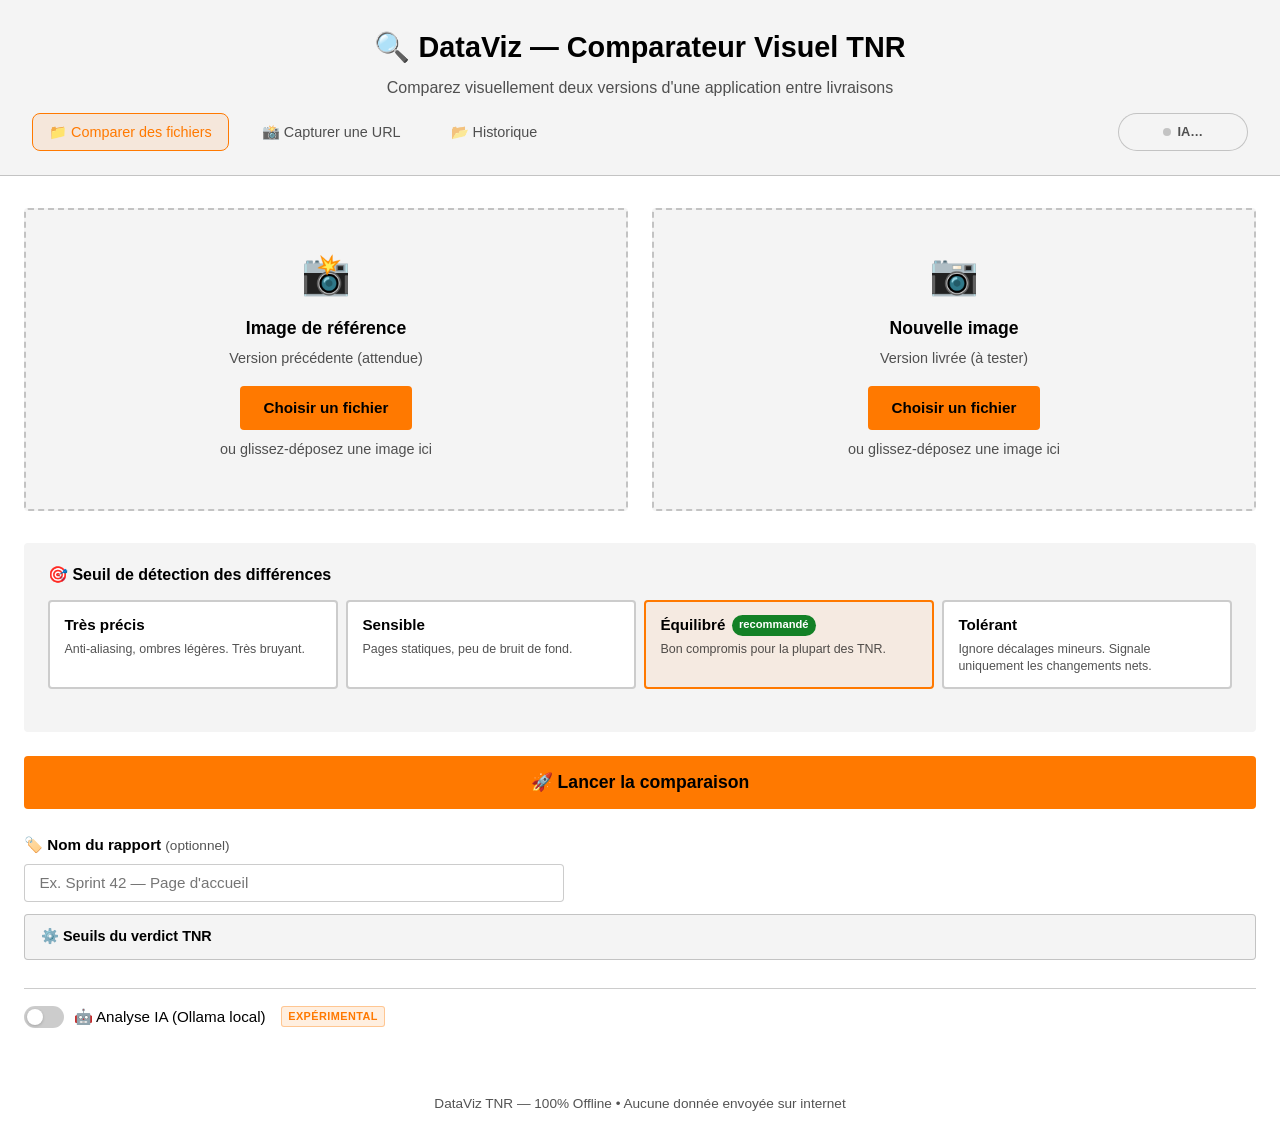
==== commit 7e00468e: "fix: suppression complete du selecteur de modele IA dans les deux formulaires" ====
--- a/templates/index.html
+++ b/templates/index.html
@@ -1,4 +1,4 @@
-<!DOCTYPE html>
+﻿<!DOCTYPE html>
 <html lang="fr">
 <head>
     <meta charset="UTF-8">
@@ -112,16 +112,7 @@
                         <span><span aria-hidden="true">🤖</span> Analyse IA (Ollama local)</span>
                         <span class="badge-experimental">expérimental</span>
                     </label>
-                    <div class="ai-model-row" id="aiModelRow" hidden>
-                        <label for="aiModelSelect">Modèle&nbsp;:</label>
-                        <select name="ai_model" id="aiModelSelect" aria-describedby="aiModelHint">
-                            <option value="minicpm-v" selected>minicpm-v &mdash; recommandé (5.5 Go)</option>
-                            <option value="qwen2.5vl:7b">qwen2.5vl:7b &mdash; très bon (6 Go)</option>
-                            <option value="llava:13b">llava:13b &mdash; robuste (8 Go)</option>
-                            <option value="llava">llava:7b &mdash; léger (4 Go)</option>
-                        </select>
-                        <small id="aiModelHint">Ollama doit être lancé avec le modèle pullé au préalable.</small>
-                    </div>
+                    <small id="aiUnavailableHint" hidden style="color:var(--text-muted);font-size:.85rem;">Modèle IA non disponible &mdash; lancez <code>start.bat</code> pour le télécharger.</small>
                 </div>
             </div>
         </form>
@@ -198,16 +189,14 @@
             if (defaultOption) defaultOption.classList.add('selected');
         })();
 
-        // Toggle IA — affiche/masque le sélecteur de modèle
+        // Toggle IA
         (function () {
             var cb = document.getElementById('useAi');
-            var row = document.getElementById('aiModelRow');
             function syncToggle() {
-                row.hidden = !cb.checked;
                 cb.setAttribute('aria-checked', cb.checked ? 'true' : 'false');
             }
             cb.addEventListener('change', syncToggle);
-            syncToggle(); // état initial
+            syncToggle();
         })();
 
         // Loading state
@@ -229,6 +218,12 @@
                     .then(function (r) { return r.json(); })
                     .then(function (d) {
                         badge.classList.remove('ai-ok', 'ai-warn', 'ai-ko');
+                        var aiAvailable = d.connected && d.model_available;
+                        var cb = document.getElementById('useAi');
+                        var hint = document.getElementById('aiUnavailableHint');
+                        cb.disabled = !aiAvailable;
+                        if (!aiAvailable && cb.checked) { cb.checked = false; cb.setAttribute('aria-checked', 'false'); }
+                        hint.hidden = aiAvailable;
                         if (d.connected && d.model_available) {
                             badge.classList.add('ai-ok');
                             label.textContent = 'IA connectée';
@@ -236,14 +231,14 @@
                         } else if (d.connected && !d.model_available) {
                             badge.classList.add('ai-warn');
                             label.textContent = 'Modèle absent';
-                            badge.setAttribute('aria-label', 'Ollama actif mais modèle ' + d.model + ' non téléchargé. Lancez : ollama pull ' + d.model);
+                            badge.setAttribute('aria-label', 'Ollama actif mais modèle ' + d.model + ' non téléchargé. Lancez start.bat pour le télécharger.');
                         } else if (!d.connected && d.installed) {
                             badge.classList.add('ai-ko');
                             label.textContent = 'Ollama inactif';
                             badge.setAttribute('aria-label', 'Ollama installé mais inactif — redémarrage en cours...');
                         } else {
                             label.textContent = 'IA non installée';
-                            badge.setAttribute('aria-label', 'Ollama non installé — lan\u00e7ez start.bat pour une installation automatique');
+                            badge.setAttribute('aria-label', 'Ollama non installé — lancez start.bat pour une installation automatique');
                         }
                     })
                     .catch(function () {
--- a/static/style.css
+++ b/static/style.css
@@ -749,6 +749,8 @@
 }
 .ai-toggle-switch input:checked ~ .ai-toggle-track { background: var(--primary); }
 .ai-toggle-switch input:checked ~ .ai-toggle-track::after { transform: translateX(18px); }
+.ai-toggle-switch input:disabled ~ .ai-toggle-track { opacity: 0.35; cursor: not-allowed; }
+.ai-toggle-label:has(input:disabled) { opacity: 0.5; cursor: not-allowed; }
 .ai-toggle-switch input:focus-visible ~ .ai-toggle-track {
     outline: 2px solid var(--primary);
     outline-offset: 2px;
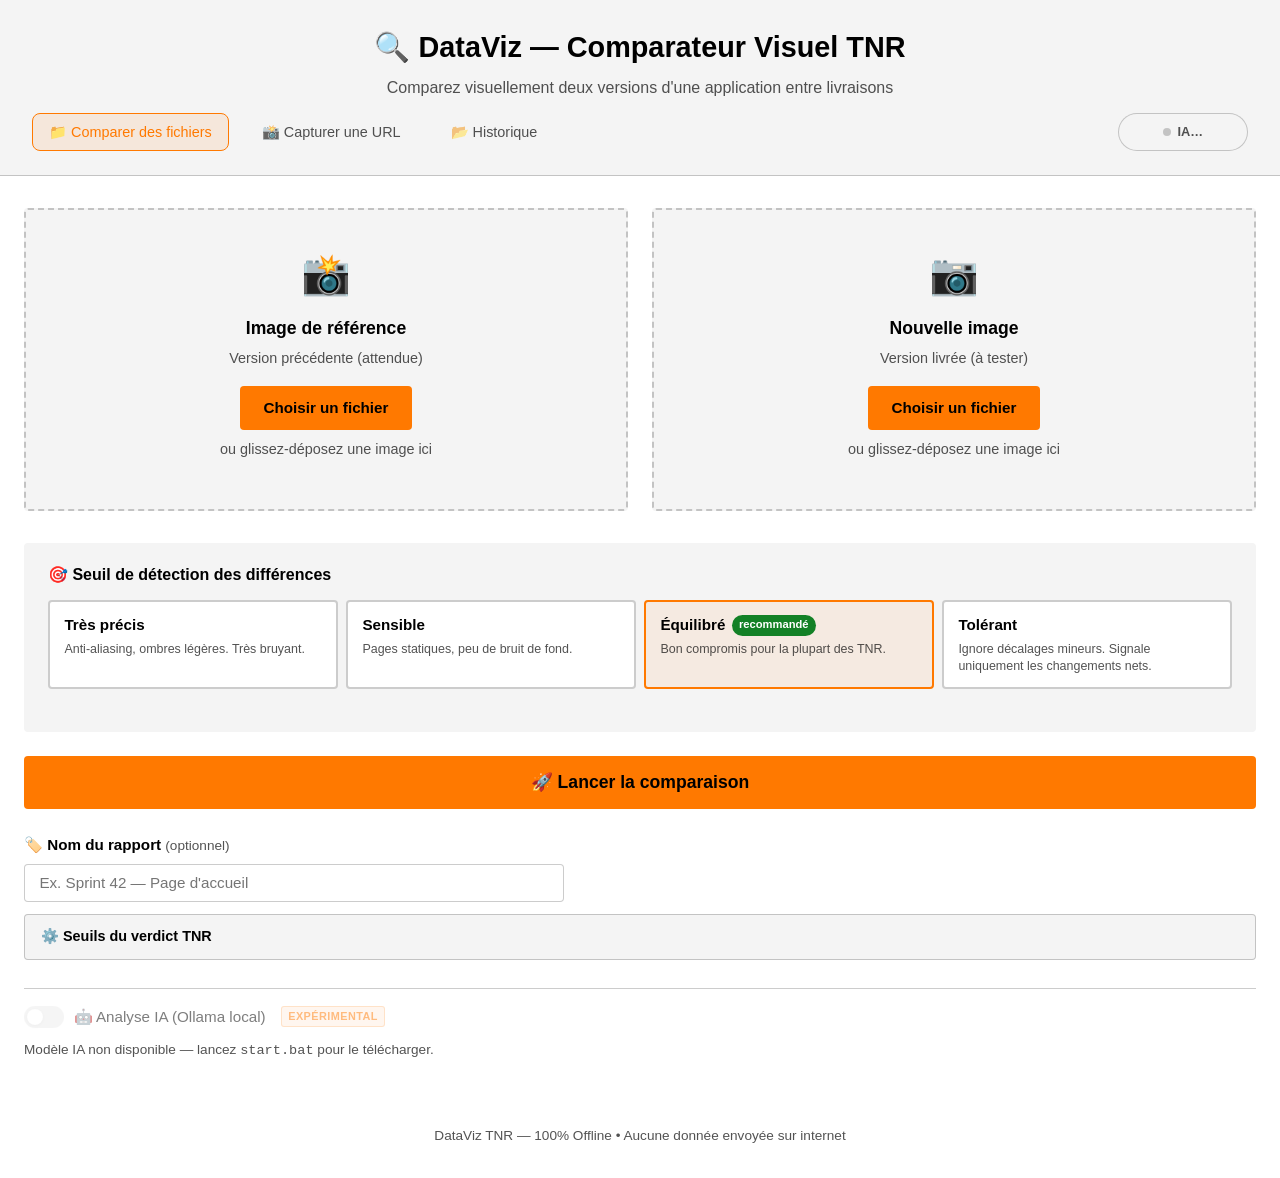
==== commit eedb5ab0: "fix: toggle IA desactive par defaut, s active uniquement apres poll model_available" ====
--- a/templates/index.html
+++ b/templates/index.html
@@ -106,13 +106,13 @@
                 <div class="ai-options-row">
                     <label class="ai-toggle-label" for="useAi">
                         <span class="ai-toggle-switch">
-                            <input type="checkbox" name="use_ai" id="useAi" value="true" role="switch" aria-checked="false">
+                            <input type="checkbox" name="use_ai" id="useAi" value="true" role="switch" aria-checked="false" disabled>
                             <span class="ai-toggle-track" aria-hidden="true"></span>
                         </span>
                         <span><span aria-hidden="true">🤖</span> Analyse IA (Ollama local)</span>
                         <span class="badge-experimental">expérimental</span>
                     </label>
-                    <small id="aiUnavailableHint" hidden style="color:var(--text-muted);font-size:.85rem;">Modèle IA non disponible &mdash; lancez <code>start.bat</code> pour le télécharger.</small>
+                    <small id="aiUnavailableHint" style="color:var(--text-muted);font-size:.85rem;">Modèle IA non disponible &mdash; lancez <code>start.bat</code> pour le télécharger.</small>
                 </div>
             </div>
         </form>
